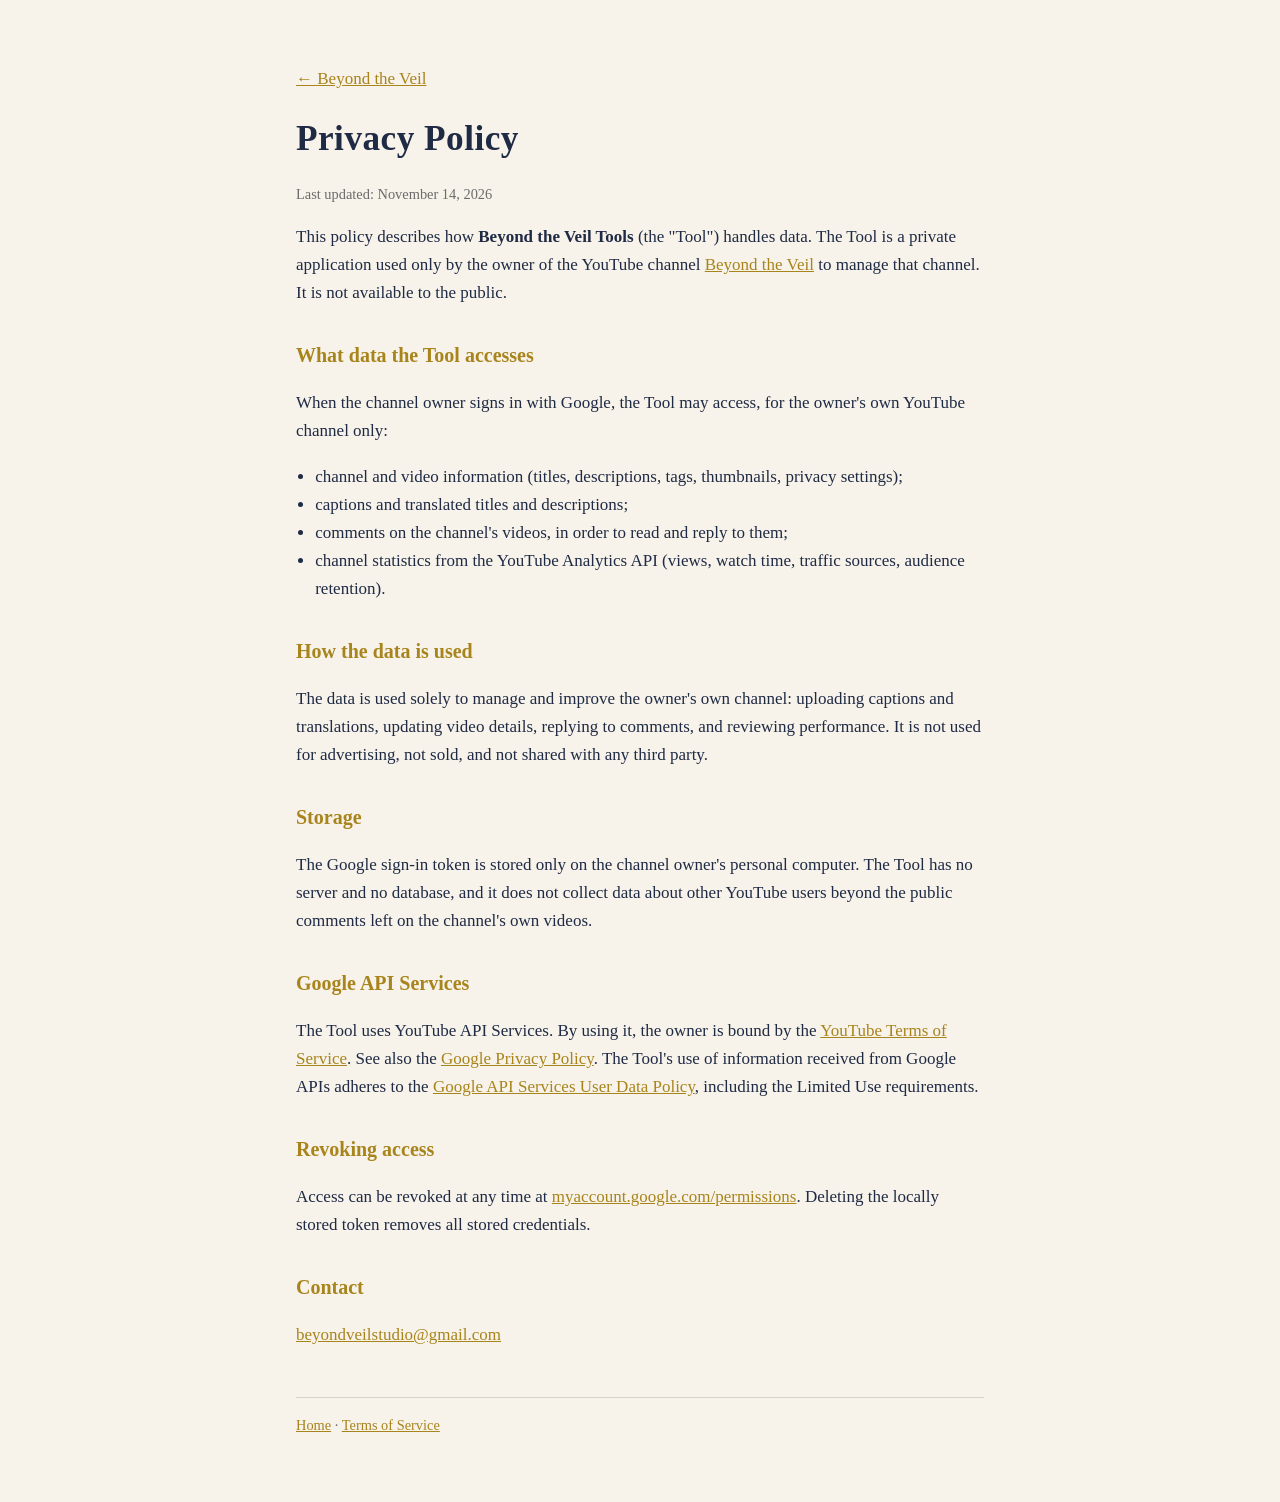
==== privacy.html @ 2f435531 "Beyond the Veil site: home, privacy policy, terms Co-Authored-By: Claude Opus 5.5 <noreply@anthropic" ====
<!doctype html>
<html lang="en">
<head>
<meta charset="utf-8">
<meta name="viewport" content="width=device-width, initial-scale=1">
<title>Privacy Policy · Beyond the Veil</title>
<link rel="stylesheet" href="style.css">
</head>
<body>
<main>
  <p><a href="index.html">← Beyond the Veil</a></p>
  <h1>Privacy Policy</h1>
  <p class="muted">Last updated: November 14, 2026</p>

  <p>This policy describes how <strong>Beyond the Veil Tools</strong> (the "Tool") handles data. The Tool is a private
     application used only by the owner of the YouTube channel
     <a href="https://www.youtube.com/@beyondveilstudio">Beyond the Veil</a> to manage that channel.
     It is not available to the public.</p>

  <h2>What data the Tool accesses</h2>
  <p>When the channel owner signs in with Google, the Tool may access, for the owner's own YouTube channel only:</p>
  <ul>
    <li>channel and video information (titles, descriptions, tags, thumbnails, privacy settings);</li>
    <li>captions and translated titles and descriptions;</li>
    <li>comments on the channel's videos, in order to read and reply to them;</li>
    <li>channel statistics from the YouTube Analytics API (views, watch time, traffic sources, audience retention).</li>
  </ul>

  <h2>How the data is used</h2>
  <p>The data is used solely to manage and improve the owner's own channel: uploading captions and translations,
     updating video details, replying to comments, and reviewing performance. It is not used for advertising,
     not sold, and not shared with any third party.</p>

  <h2>Storage</h2>
  <p>The Google sign-in token is stored only on the channel owner's personal computer. The Tool has no server and
     no database, and it does not collect data about other YouTube users beyond the public comments left on the
     channel's own videos.</p>

  <h2>Google API Services</h2>
  <p>The Tool uses YouTube API Services. By using it, the owner is bound by the
     <a href="https://www.youtube.com/t/terms">YouTube Terms of Service</a>. See also the
     <a href="https://policies.google.com/privacy">Google Privacy Policy</a>.
     The Tool's use of information received from Google APIs adheres to the
     <a href="https://developers.google.com/terms/api-services-user-data-policy">Google API Services User Data Policy</a>,
     including the Limited Use requirements.</p>

  <h2>Revoking access</h2>
  <p>Access can be revoked at any time at
     <a href="https://myaccount.google.com/permissions">myaccount.google.com/permissions</a>.
     Deleting the locally stored token removes all stored credentials.</p>

  <h2>Contact</h2>
  <p><a href="mailto:beyondveilstudio@gmail.com">beyondveilstudio@gmail.com</a></p>

  <footer><a href="index.html">Home</a> · <a href="terms.html">Terms of Service</a></footer>
</main>
</body>
</html>
---- style.css ----
:root { --bg: #f7f3ea; --fg: #1f2a44; --muted: #6b6b6b; --accent: #a8841c; --card: #ffffff; }
@media (prefers-color-scheme: dark) {
  :root { --bg: #12161f; --fg: #e8e3d6; --muted: #9a9a9a; --accent: #c9a227; --card: #1b2130; }
}
* { box-sizing: border-box; }
body { margin: 0; background: var(--bg); color: var(--fg); font: 17px/1.65 Georgia, "Times New Roman", serif; }
main { max-width: 720px; margin: 0 auto; padding: 48px 16px 64px; }
h1 { font-size: 2.2rem; margin: 0 0 8px; letter-spacing: .5px; }
h2 { font-size: 1.25rem; margin-top: 2rem; color: var(--accent); }
.lead { font-size: 1.2rem; font-style: italic; color: var(--muted); }
.muted { color: var(--muted); font-size: .9rem; }
a { color: var(--accent); }
.btn { display: inline-block; padding: 10px 18px; border: 1px solid var(--accent); border-radius: 6px; text-decoration: none; }
footer { margin-top: 3rem; padding-top: 1rem; border-top: 1px solid rgba(128,128,128,.3); font-size: .9rem; color: var(--muted); }
ul { padding-left: 1.2rem; }
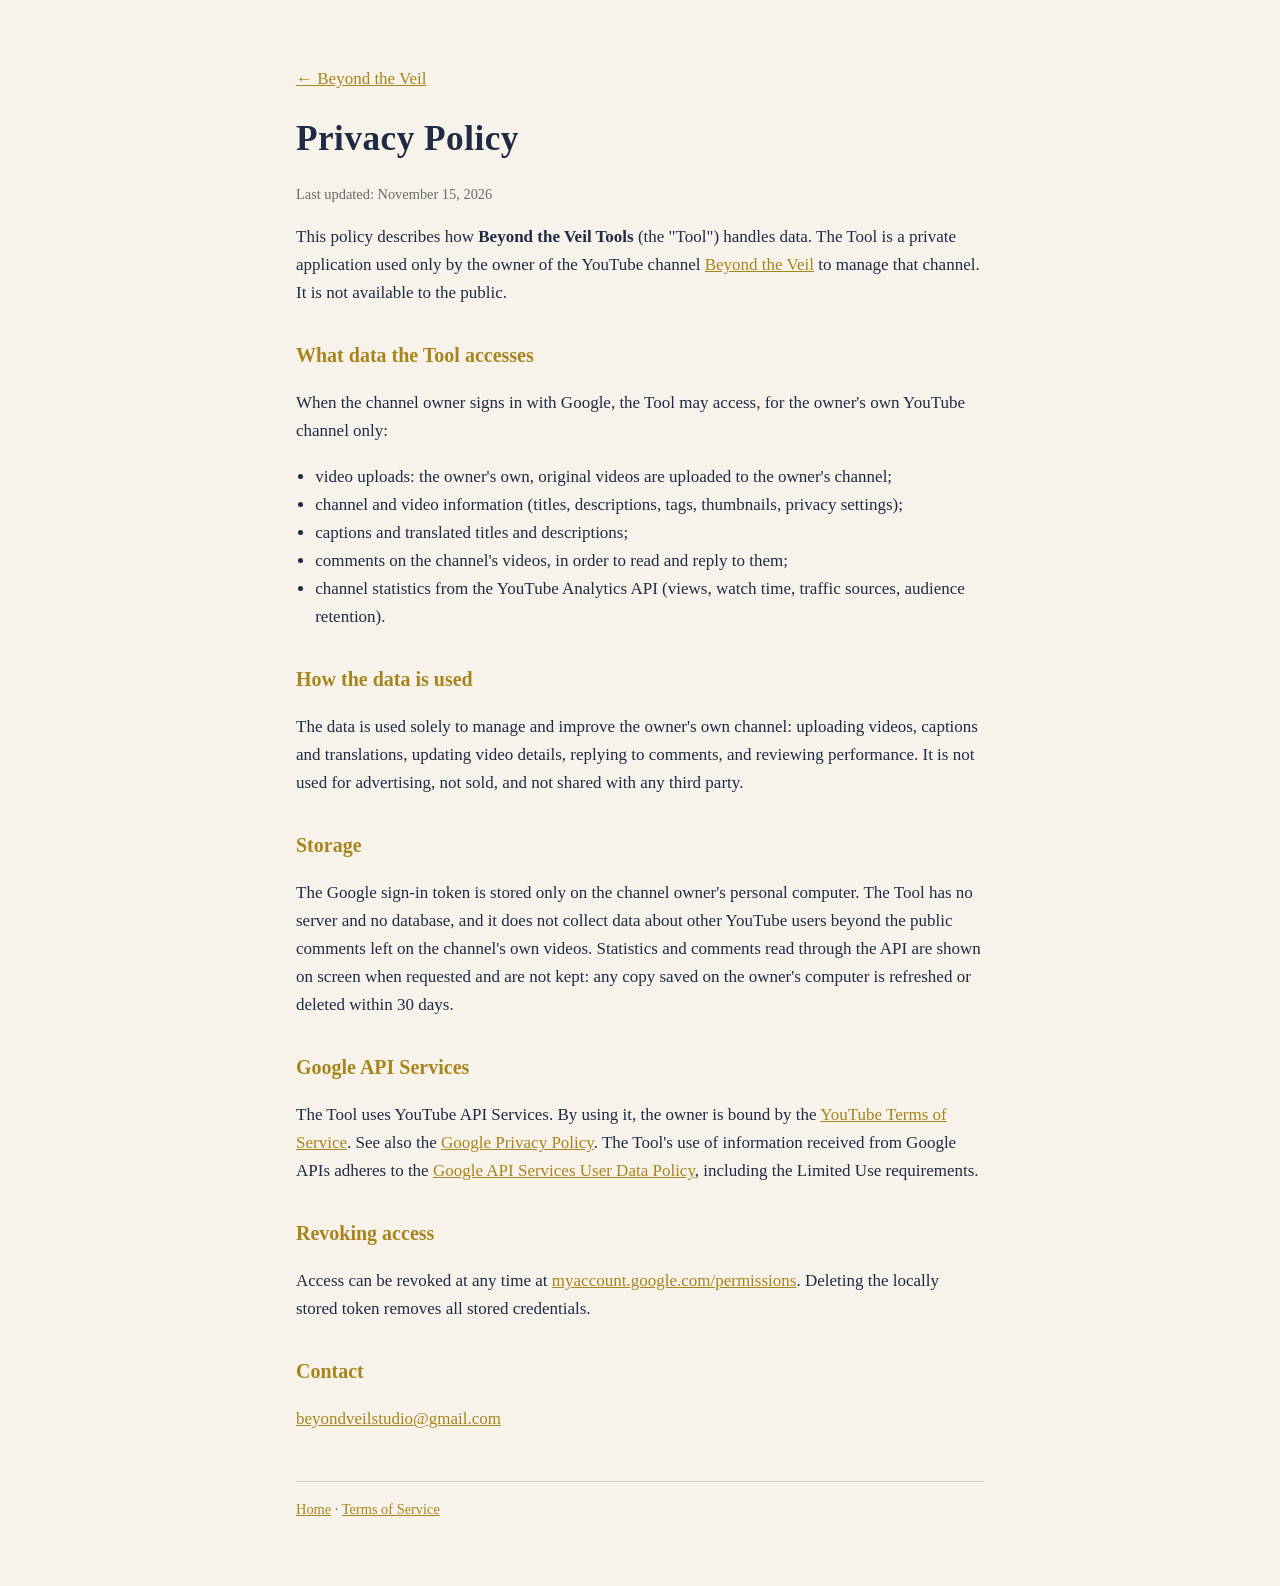
==== commit 9e315bde: "Privacy: mention video uploads and 30-day data retention Co-Authored-By: Claude Opus 5.5 <noreply@an" ====
--- a/privacy.html
+++ b/privacy.html
@@ -10,7 +10,7 @@
 <main>
   <p><a href="index.html">← Beyond the Veil</a></p>
   <h1>Privacy Policy</h1>
-  <p class="muted">Last updated: November 14, 2026</p>
+  <p class="muted">Last updated: November 15, 2026</p>
 
   <p>This policy describes how <strong>Beyond the Veil Tools</strong> (the "Tool") handles data. The Tool is a private
      application used only by the owner of the YouTube channel
@@ -20,6 +20,7 @@
   <h2>What data the Tool accesses</h2>
   <p>When the channel owner signs in with Google, the Tool may access, for the owner's own YouTube channel only:</p>
   <ul>
+    <li>video uploads: the owner's own, original videos are uploaded to the owner's channel;</li>
     <li>channel and video information (titles, descriptions, tags, thumbnails, privacy settings);</li>
     <li>captions and translated titles and descriptions;</li>
     <li>comments on the channel's videos, in order to read and reply to them;</li>
@@ -27,14 +28,15 @@
   </ul>
 
   <h2>How the data is used</h2>
-  <p>The data is used solely to manage and improve the owner's own channel: uploading captions and translations,
+  <p>The data is used solely to manage and improve the owner's own channel: uploading videos, captions and translations,
      updating video details, replying to comments, and reviewing performance. It is not used for advertising,
      not sold, and not shared with any third party.</p>
 
   <h2>Storage</h2>
   <p>The Google sign-in token is stored only on the channel owner's personal computer. The Tool has no server and
      no database, and it does not collect data about other YouTube users beyond the public comments left on the
-     channel's own videos.</p>
+     channel's own videos. Statistics and comments read through the API are shown on screen when requested and are
+     not kept: any copy saved on the owner's computer is refreshed or deleted within 30 days.</p>
 
   <h2>Google API Services</h2>
   <p>The Tool uses YouTube API Services. By using it, the owner is bound by the
